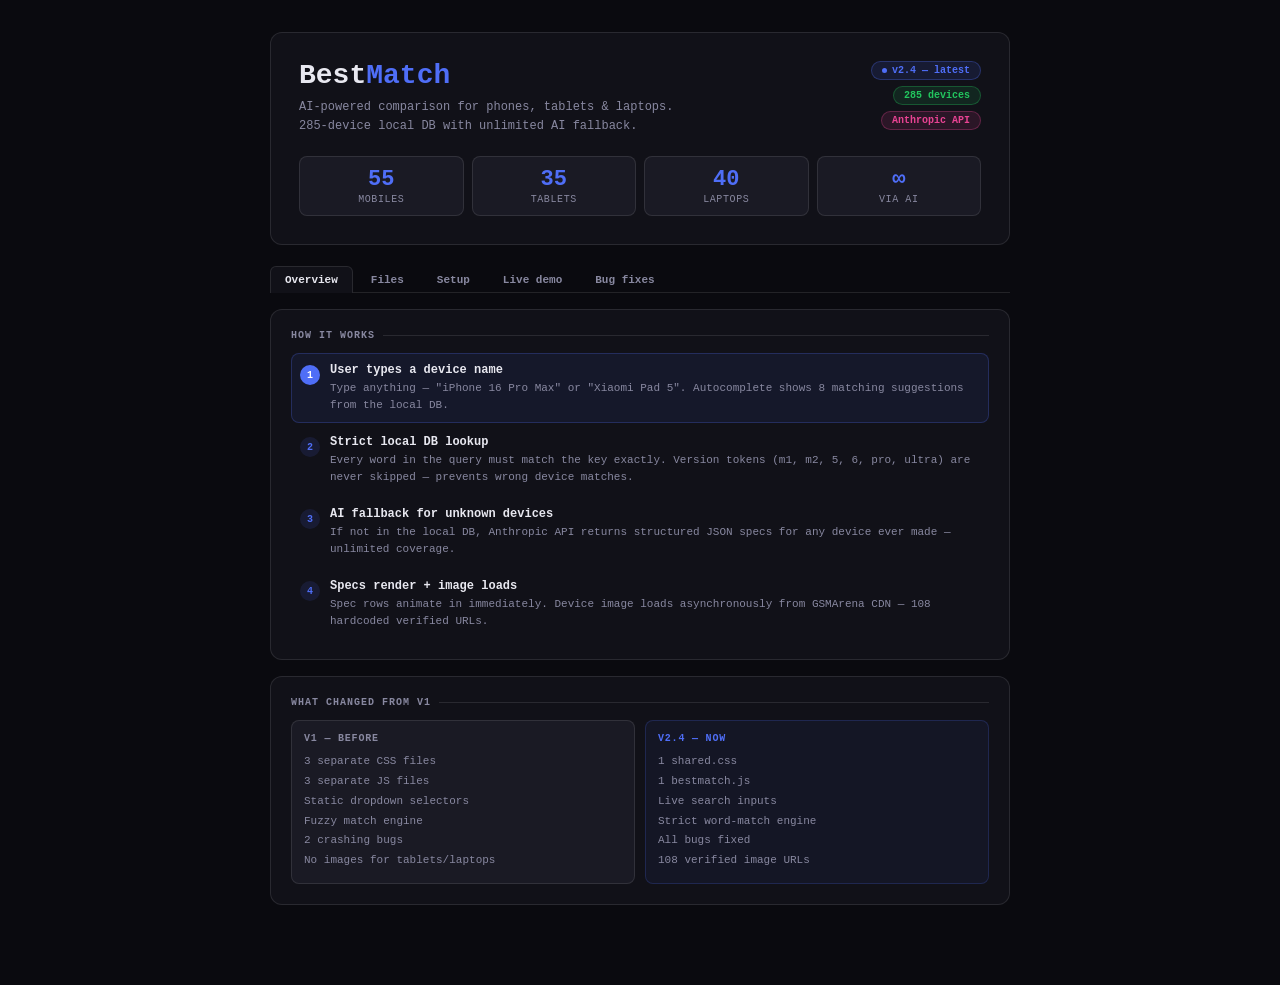
==== docs/index.html @ 7be312c3 "docs: add standalone interactive README page for GitHub Pages" ====
<!DOCTYPE html>
<html lang="en">

<head>
    <meta charset="UTF-8">
    <meta name="viewport" content="width=device-width, initial-scale=1.0">
    <title>BestMatch — Interactive README</title>
    <link rel="icon" type="image/x-icon" href="../favicon.ico">
    <style>
        :root {
            --acc: #4f6ef7;
            --acc2: #e84393;
            --grn: #22c55e;
            --red: #ef4444;
            --bg: #0a0a0f;
            --bg2: #111118;
            --bg3: #1a1a24;
            --brd: rgba(255, 255, 255, 0.1);
            --txt: #e8e8f0;
            --txt2: #8888a0;
            --rad-md: 8px;
            --rad-lg: 12px;
        }

        * {
            box-sizing: border-box;
            margin: 0;
            padding: 0;
        }

        body {
            background: var(--bg);
            color: var(--txt);
            font-family: 'Courier New', Courier, monospace;
            min-height: 100vh;
        }

        a {
            color: inherit;
        }

        #wrap {
            max-width: 780px;
            margin: 0 auto;
            padding: 2rem 1.25rem 4rem;
        }

        .hero {
            background: var(--bg2);
            border: 0.5px solid var(--brd);
            border-radius: var(--rad-lg);
            padding: 1.75rem;
            margin-bottom: 1.25rem;
        }

        .hero-top {
            display: flex;
            align-items: flex-start;
            justify-content: space-between;
            gap: 12px;
            flex-wrap: wrap;
        }

        .hero-title {
            font-size: 28px;
            font-weight: 700;
            line-height: 1.1;
            margin-bottom: 6px;
        }

        .hero-title span {
            color: var(--acc);
        }

        .hero-sub {
            font-size: 12px;
            color: var(--txt2);
            line-height: 1.6;
            max-width: 400px;
        }

        .hero-badges {
            display: flex;
            flex-direction: column;
            gap: 6px;
            align-items: flex-end;
        }

        .badge {
            font-size: 10px;
            font-weight: 700;
            padding: 3px 10px;
            border-radius: 20px;
            border: 0.5px solid;
            white-space: nowrap;
        }

        .badge-blue {
            background: rgba(79, 110, 247, 0.12);
            border-color: rgba(79, 110, 247, 0.3);
            color: var(--acc);
        }

        .badge-pink {
            background: rgba(232, 67, 147, 0.12);
            border-color: rgba(232, 67, 147, 0.3);
            color: var(--acc2);
        }

        .badge-grn {
            background: rgba(34, 197, 94, 0.12);
            border-color: rgba(34, 197, 94, 0.3);
            color: var(--grn);
        }

        .dot {
            display: inline-block;
            width: 5px;
            height: 5px;
            border-radius: 50%;
            background: currentColor;
            margin-right: 5px;
            animation: pulse 2s infinite;
        }

        @keyframes pulse {

            0%,
            100% {
                opacity: 1;
                transform: scale(1)
            }

            50% {
                opacity: .4;
                transform: scale(.7)
            }
        }

        .stats-row {
            display: grid;
            grid-template-columns: repeat(4, 1fr);
            gap: 8px;
            margin-top: 1.25rem;
        }

        .stat {
            background: var(--bg3);
            border: 0.5px solid var(--brd);
            border-radius: var(--rad-md);
            padding: 10px 12px;
            text-align: center;
        }

        .stat-n {
            font-size: 22px;
            font-weight: 700;
            color: var(--acc);
        }

        .stat-l {
            font-size: 10px;
            color: var(--txt2);
            margin-top: 2px;
            text-transform: uppercase;
            letter-spacing: 0.06em;
        }

        .tab-bar {
            display: flex;
            gap: 3px;
            margin-bottom: 1rem;
            border-bottom: 0.5px solid var(--brd);
            flex-wrap: wrap;
        }

        .tab {
            background: none;
            border: 0.5px solid transparent;
            border-bottom: none;
            border-radius: 6px 6px 0 0;
            padding: 7px 14px;
            font-family: 'Courier New', monospace;
            font-size: 11px;
            font-weight: 700;
            color: var(--txt2);
            cursor: pointer;
            position: relative;
            top: 1px;
            transition: all .15s;
        }

        .tab:hover {
            color: var(--txt);
        }

        .tab.on {
            background: var(--bg2);
            border-color: var(--brd);
            border-bottom-color: var(--bg2);
            color: var(--txt);
        }

        .panel {
            display: none;
        }

        .panel.on {
            display: block;
        }

        .card {
            background: var(--bg2);
            border: 0.5px solid var(--brd);
            border-radius: var(--rad-lg);
            padding: 1.25rem;
            margin-bottom: 1rem;
        }

        .card-title {
            font-size: 10px;
            font-weight: 700;
            text-transform: uppercase;
            letter-spacing: .1em;
            color: var(--txt2);
            margin-bottom: 12px;
            display: flex;
            align-items: center;
            gap: 8px;
        }

        .card-title::after {
            content: '';
            flex: 1;
            height: 0.5px;
            background: var(--brd);
        }

        .step-list {
            display: flex;
            flex-direction: column;
            gap: 2px;
        }

        .step {
            display: flex;
            gap: 10px;
            padding: 9px 8px;
            border-radius: var(--rad-md);
            cursor: pointer;
            border: 0.5px solid transparent;
            transition: all .15s;
        }

        .step:hover {
            background: var(--bg3);
        }

        .step.on {
            background: rgba(79, 110, 247, 0.08);
            border-color: rgba(79, 110, 247, 0.25);
        }

        .step-num {
            width: 20px;
            height: 20px;
            border-radius: 50%;
            background: rgba(79, 110, 247, 0.12);
            color: var(--acc);
            font-size: 10px;
            font-weight: 700;
            display: flex;
            align-items: center;
            justify-content: center;
            flex-shrink: 0;
            margin-top: 2px;
            transition: all .15s;
        }

        .step.on .step-num {
            background: var(--acc);
            color: #fff;
        }

        .step-title {
            font-size: 12px;
            font-weight: 700;
            margin-bottom: 3px;
            color: var(--txt);
        }

        .step-desc {
            font-size: 11px;
            color: var(--txt2);
            line-height: 1.5;
        }

        .compare-grid {
            display: grid;
            grid-template-columns: repeat(2, minmax(0, 1fr));
            gap: 10px;
        }

        .compare-box {
            background: var(--bg3);
            border: 0.5px solid var(--brd);
            border-radius: var(--rad-md);
            padding: 12px;
        }

        .compare-box.new {
            background: rgba(79, 110, 247, 0.06);
            border-color: rgba(79, 110, 247, 0.2);
        }

        .compare-label {
            font-size: 10px;
            font-weight: 700;
            text-transform: uppercase;
            letter-spacing: .08em;
            color: var(--txt2);
            margin-bottom: 8px;
        }

        .compare-box.new .compare-label {
            color: var(--acc);
        }

        .compare-items {
            font-size: 11px;
            color: var(--txt2);
            line-height: 1.8;
        }

        .file-list {
            display: flex;
            flex-direction: column;
            gap: 3px;
        }

        .file-row {
            display: flex;
            align-items: center;
            gap: 10px;
            padding: 8px 10px;
            border-radius: var(--rad-md);
            cursor: pointer;
            border: 0.5px solid transparent;
            transition: all .15s;
            font-size: 12px;
        }

        .file-row:hover {
            background: var(--bg3);
        }

        .file-row.on {
            background: rgba(79, 110, 247, 0.08);
            border-color: rgba(79, 110, 247, 0.25);
        }

        .file-ico {
            font-size: 13px;
            width: 18px;
            text-align: center;
            flex-shrink: 0;
        }

        .file-name {
            font-weight: 700;
            flex: 1;
            color: var(--txt);
        }

        .ftag {
            font-size: 9px;
            font-weight: 700;
            padding: 2px 7px;
            border-radius: 10px;
        }

        .ftag-new {
            background: rgba(34, 197, 94, 0.12);
            color: var(--grn);
        }

        .ftag-upd {
            background: rgba(79, 110, 247, 0.12);
            color: var(--acc);
        }

        .ftag-del {
            background: rgba(239, 68, 68, 0.12);
            color: var(--red);
        }

        .file-detail {
            background: var(--bg3);
            border: 0.5px solid var(--brd);
            border-radius: var(--rad-md);
            padding: 12px 14px;
            margin-top: 8px;
            font-size: 11px;
            line-height: 1.6;
            color: var(--txt2);
            display: none;
        }

        .file-detail.on {
            display: block;
        }

        .file-detail code {
            background: var(--bg2);
            border: 0.5px solid var(--brd);
            border-radius: 4px;
            padding: 1px 5px;
            font-size: 10px;
            color: var(--acc);
        }

        .file-detail strong {
            color: var(--txt);
            font-weight: 700;
        }

        .codeblock {
            background: var(--bg3);
            border: 0.5px solid var(--brd);
            border-radius: var(--rad-md);
            padding: 12px 14px;
            margin: 8px 0;
            position: relative;
        }

        .codeblock pre {
            font-family: 'Courier New', monospace;
            font-size: 11px;
            line-height: 1.6;
            overflow-x: auto;
            color: var(--txt);
            white-space: pre;
        }

        .cbtn {
            position: absolute;
            top: 8px;
            right: 8px;
            background: var(--bg2);
            border: 0.5px solid var(--brd);
            border-radius: 6px;
            padding: 3px 8px;
            font-family: 'Courier New', monospace;
            font-size: 9px;
            cursor: pointer;
            color: var(--txt2);
            transition: all .15s;
        }

        .cbtn:hover {
            color: var(--acc);
            border-color: var(--acc);
        }

        .clabel {
            font-size: 9px;
            font-weight: 700;
            text-transform: uppercase;
            letter-spacing: .08em;
            color: var(--txt2);
            margin-bottom: 6px;
        }

        .deploy-step {
            display: flex;
            gap: 12px;
            align-items: flex-start;
            padding: 10px 8px;
            border-radius: var(--rad-md);
            transition: background .15s;
        }

        .deploy-step:hover {
            background: var(--bg3);
        }

        .dnum {
            width: 20px;
            height: 20px;
            border-radius: 4px;
            background: rgba(232, 67, 147, 0.12);
            color: var(--acc2);
            font-size: 10px;
            font-weight: 700;
            display: flex;
            align-items: center;
            justify-content: center;
            flex-shrink: 0;
            margin-top: 3px;
        }

        .dlabel {
            font-size: 12px;
            font-weight: 700;
            margin-bottom: 4px;
            color: var(--txt);
        }

        .bug-row {
            display: flex;
            gap: 8px;
            align-items: flex-start;
            padding: 8px;
            border-radius: var(--rad-md);
            margin-bottom: 3px;
        }

        .bug-row:hover {
            background: var(--bg3);
        }

        .btag {
            font-size: 9px;
            font-weight: 700;
            padding: 2px 6px;
            border-radius: 4px;
            flex-shrink: 0;
            margin-top: 2px;
            text-transform: uppercase;
            letter-spacing: .05em;
        }

        .btag-bug {
            background: rgba(239, 68, 68, 0.12);
            color: var(--red);
        }

        .btag-fix {
            background: rgba(34, 197, 94, 0.12);
            color: var(--grn);
        }

        .btext {
            font-size: 11px;
            color: var(--txt2);
            line-height: 1.5;
        }

        .btext strong {
            color: var(--txt);
            font-weight: 700;
        }

        .btext code {
            background: var(--bg3);
            border-radius: 3px;
            padding: 1px 4px;
            font-size: 10px;
            color: var(--acc);
        }

        .chip-row {
            display: flex;
            flex-wrap: wrap;
            gap: 6px;
            margin-bottom: 12px;
        }

        .chip {
            background: var(--bg3);
            border: 0.5px solid var(--brd);
            border-radius: 20px;
            padding: 4px 12px;
            font-size: 11px;
            cursor: pointer;
            color: var(--txt2);
            transition: all .15s;
        }

        .chip:hover,
        .chip.on {
            border-color: var(--acc);
            color: var(--acc);
            background: rgba(79, 110, 247, 0.08);
        }

        .demo-card {
            background: var(--bg3);
            border: 0.5px solid var(--brd);
            border-radius: var(--rad-md);
            overflow: hidden;
            display: none;
        }

        .demo-card.on {
            display: block;
        }

        .demo-header {
            padding: 12px 14px;
            border-bottom: 0.5px solid var(--brd);
            display: flex;
            align-items: center;
            justify-content: space-between;
        }

        .demo-name {
            font-size: 13px;
            font-weight: 700;
            color: var(--txt);
        }

        .demo-cat {
            font-size: 10px;
            color: var(--txt2);
            background: var(--bg2);
            border: 0.5px solid var(--brd);
            border-radius: 10px;
            padding: 2px 8px;
        }

        .spec-row {
            display: flex;
            justify-content: space-between;
            align-items: center;
            padding: 7px 14px;
            border-bottom: 0.5px solid var(--brd);
            font-size: 11px;
            transition: background .15s;
        }

        .spec-row:last-child {
            border-bottom: none;
        }

        .spec-row:hover {
            background: var(--bg2);
        }

        .spec-key {
            color: var(--txt2);
        }

        .spec-val {
            font-weight: 700;
            text-align: right;
            max-width: 60%;
            color: var(--txt);
        }

        .spec-row.price {
            background: rgba(79, 110, 247, 0.06);
        }

        .spec-row.price .spec-val {
            color: var(--acc);
            font-size: 13px;
        }

        .contact-link {
            display: flex;
            align-items: center;
            gap: 10px;
            padding: 10px 12px;
            border-radius: var(--rad-md);
            border: 0.5px solid var(--brd);
            background: var(--bg3);
            font-size: 12px;
            cursor: pointer;
            text-decoration: none;
            color: var(--txt);
            transition: border-color .15s;
            margin-bottom: 8px;
        }

        .contact-link:hover {
            border-color: var(--acc);
        }

        .cl-ico {
            font-size: 15px;
            width: 24px;
            text-align: center;
        }

        .cl-label {
            font-size: 10px;
            color: var(--txt2);
        }

        .cl-val {
            font-size: 12px;
            font-weight: 700;
        }

        .cl-arr {
            margin-left: auto;
            color: var(--txt2);
            font-size: 12px;
        }

        @media (max-width: 520px) {
            .stats-row {
                grid-template-columns: repeat(2, 1fr);
            }

            .compare-grid {
                grid-template-columns: 1fr;
            }

            .hero-badges {
                align-items: flex-start;
            }

            .tab {
                padding: 6px 10px;
                font-size: 10px;
            }
        }
    </style>
</head>

<body>
    <div id="wrap">

        <div class="hero">
            <div class="hero-top">
                <div>
                    <div class="hero-title">Best<span>Match</span></div>
                    <div class="hero-sub">AI-powered comparison for phones, tablets &amp; laptops. 285-device local DB
                        with unlimited AI fallback.</div>
                </div>
                <div class="hero-badges">
                    <span class="badge badge-blue"><span class="dot"></span>v2.4 &mdash; latest</span>
                    <span class="badge badge-grn">285 devices</span>
                    <span class="badge badge-pink">Anthropic API</span>
                </div>
            </div>
            <div class="stats-row">
                <div class="stat">
                    <div class="stat-n" id="cnt-mob">0</div>
                    <div class="stat-l">mobiles</div>
                </div>
                <div class="stat">
                    <div class="stat-n" id="cnt-tab">0</div>
                    <div class="stat-l">tablets</div>
                </div>
                <div class="stat">
                    <div class="stat-n" id="cnt-lap">0</div>
                    <div class="stat-l">laptops</div>
                </div>
                <div class="stat">
                    <div class="stat-n">&infin;</div>
                    <div class="stat-l">via AI</div>
                </div>
            </div>
        </div>

        <div class="tab-bar">
            <button class="tab on" onclick="switchTab('overview',this)">Overview</button>
            <button class="tab" onclick="switchTab('files',this)">Files</button>
            <button class="tab" onclick="switchTab('setup',this)">Setup</button>
            <button class="tab" onclick="switchTab('demo',this)">Live demo</button>
            <button class="tab" onclick="switchTab('fixes',this)">Bug fixes</button>
        </div>

        <div class="panel on" id="panel-overview">
            <div class="card">
                <div class="card-title">How it works</div>
                <div class="step-list">
                    <div class="step on" onclick="selectStep(this)">
                        <div class="step-num">1</div>
                        <div>
                            <div class="step-title">User types a device name</div>
                            <div class="step-desc">Type anything &mdash; "iPhone 16 Pro Max" or "Xiaomi Pad 5".
                                Autocomplete shows 8 matching suggestions from the local DB.</div>
                        </div>
                    </div>
                    <div class="step" onclick="selectStep(this)">
                        <div class="step-num">2</div>
                        <div>
                            <div class="step-title">Strict local DB lookup</div>
                            <div class="step-desc">Every word in the query must match the key exactly. Version tokens
                                (m1, m2, 5, 6, pro, ultra) are never skipped &mdash; prevents wrong device matches.
                            </div>
                        </div>
                    </div>
                    <div class="step" onclick="selectStep(this)">
                        <div class="step-num">3</div>
                        <div>
                            <div class="step-title">AI fallback for unknown devices</div>
                            <div class="step-desc">If not in the local DB, Anthropic API returns structured JSON specs
                                for any device ever made &mdash; unlimited coverage.</div>
                        </div>
                    </div>
                    <div class="step" onclick="selectStep(this)">
                        <div class="step-num">4</div>
                        <div>
                            <div class="step-title">Specs render + image loads</div>
                            <div class="step-desc">Spec rows animate in immediately. Device image loads asynchronously
                                from GSMArena CDN &mdash; 108 hardcoded verified URLs.</div>
                        </div>
                    </div>
                </div>
            </div>
            <div class="card">
                <div class="card-title">What changed from v1</div>
                <div class="compare-grid">
                    <div class="compare-box">
                        <div class="compare-label">v1 &mdash; before</div>
                        <div class="compare-items">3 separate CSS files<br>3 separate JS files<br>Static dropdown
                            selectors<br>Fuzzy match engine<br>2 crashing bugs<br>No images for tablets/laptops</div>
                    </div>
                    <div class="compare-box new">
                        <div class="compare-label">v2.4 &mdash; now</div>
                        <div class="compare-items">1 shared.css<br>1 bestmatch.js<br>Live search inputs<br>Strict
                            word-match engine<br>All bugs fixed<br>108 verified image URLs</div>
                    </div>
                </div>
            </div>
        </div>

        <div class="panel" id="panel-files">
            <div class="card">
                <div class="card-title">File structure &mdash; click a file to see details</div>
                <div class="file-list">
                    <div class="file-row on" onclick="selectFile(this,'bestmatch.js')"><span
                            class="file-ico">&#9881;</span><span class="file-name">bestmatch.js</span><span
                            class="ftag ftag-new">new</span></div>
                    <div class="file-row" onclick="selectFile(this,'shared.css')"><span
                            class="file-ico">&#10022;</span><span class="file-name">shared.css</span><span
                            class="ftag ftag-new">new</span></div>
                    <div class="file-row" onclick="selectFile(this,'index.html')"><span
                            class="file-ico">&#9633;</span><span class="file-name">index.html</span><span
                            class="ftag ftag-upd">updated</span></div>
                    <div class="file-row" onclick="selectFile(this,'tablet.html')"><span
                            class="file-ico">&#9633;</span><span class="file-name">tablet.html</span><span
                            class="ftag ftag-upd">updated</span></div>
                    <div class="file-row" onclick="selectFile(this,'laptop.html')"><span
                            class="file-ico">&#9633;</span><span class="file-name">laptop.html</span><span
                            class="ftag ftag-upd">updated</span></div>
                    <div class="file-row" onclick="selectFile(this,'old')"><span class="file-ico">&#10005;</span><span
                            class="file-name">index.js + tablet.js + laptop.js</span><span
                            class="ftag ftag-del">deleted</span></div>
                    <div class="file-row" onclick="selectFile(this,'css')"><span class="file-ico">&#10005;</span><span
                            class="file-name">index.css + tablet.css + laptop.css</span><span
                            class="ftag ftag-del">deleted</span></div>
                </div>
                <div id="file-detail" class="file-detail on"></div>
            </div>
        </div>

        <div class="panel" id="panel-setup">
            <div class="card">
                <div class="card-title">Deploy to surge.sh</div>
                <div class="deploy-step">
                    <div class="dnum">1</div>
                    <div style="flex:1">
                        <div class="dlabel">Add your API key</div>
                        <div class="codeblock">
                            <div class="clabel">bestmatch.js &mdash; line 3</div>
                            <button class="cbtn" id="cb1">copy</button>
                            <pre>const ANTHROPIC_API_KEY = <span style="color:var(--acc)">'sk-ant-api03-...'</span>;</pre>
                        </div>
                    </div>
                </div>
                <div class="deploy-step">
                    <div class="dnum">2</div>
                    <div style="flex:1">
                        <div class="dlabel">Remove old files from git</div>
                        <div class="codeblock">
                            <button class="cbtn" id="cb2">copy</button>
                            <pre>git rm index.css index.js \
       laptop.css laptop.js \
       tablet.css tablet.js
git commit -m <span style="color:var(--acc)">"chore: remove old files"</span>
git push</pre>
                        </div>
                    </div>
                </div>
                <div class="deploy-step">
                    <div class="dnum">3</div>
                    <div style="flex:1">
                        <div class="dlabel">Deploy</div>
                        <div class="codeblock">
                            <button class="cbtn" id="cb3">copy</button>
                            <pre>surge . bestmatch.surge.sh</pre>
                        </div>
                    </div>
                </div>
            </div>
            <div class="card">
                <div class="card-title">On claude.ai</div>
                <div style="font-size:12px;color:var(--txt2);line-height:1.7">No API key needed &mdash; claude.ai
                    injects it automatically via the <code
                        style="background:var(--bg3);border:0.5px solid var(--brd);border-radius:4px;padding:1px 5px;font-size:10px;color:var(--acc)">anthropic-dangerous-direct-browser-access</code>
                    header. The 285-device local DB works fully offline with zero API calls.</div>
            </div>
            <div class="card">
                <div class="card-title">Contact</div>
                <a class="contact-link" href="mailto:YashChaudhary016210@gmail.com"><span class="cl-ico">&#9993;</span>
                    <div>
                        <div class="cl-label">Email</div>
                        <div class="cl-val">YashChaudhary016210@gmail.com</div>
                    </div><span class="cl-arr">&#8599;</span>
                </a>
                <a class="contact-link" href="https://bestmatch.surge.sh" target="_blank"><span
                        class="cl-ico">&#11041;</span>
                    <div>
                        <div class="cl-label">Live site</div>
                        <div class="cl-val">bestmatch.surge.sh</div>
                    </div><span class="cl-arr">&#8599;</span>
                </a>
                <a class="contact-link" href="https://github.com/imYashChaudhary2" target="_blank"><span
                        class="cl-ico">&#9672;</span>
                    <div>
                        <div class="cl-label">GitHub</div>
                        <div class="cl-val">imYashChaudhary2</div>
                    </div><span class="cl-arr">&#8599;</span>
                </a>
            </div>
        </div>

        <div class="panel" id="panel-demo">
            <div class="card">
                <div class="card-title">Live spec preview &mdash; click any device</div>
                <div class="chip-row" id="chips"></div>
                <div class="demo-card on" id="demo-out"></div>
            </div>
        </div>

        <div class="panel" id="panel-fixes">
            <div class="card">
                <div class="card-title">v1 bugs fixed in v2</div>
                <div class="bug-row"><span class="btag btag-bug">bug</span>
                    <div class="btext"><strong>laptop.js crash</strong> &mdash; called <code>LaptopData</code> (capital
                        L) &rarr; ReferenceError on every selection</div>
                </div>
                <div class="bug-row"><span class="btag btag-fix">fixed</span>
                    <div class="btext">Removed laptop.js entirely, all logic moved to <code>bestmatch.js</code></div>
                </div>
                <div class="bug-row" style="margin-top:6px"><span class="btag btag-bug">bug</span>
                    <div class="btext"><strong>tablet.js crash</strong> &mdash; <code>updateComparison()</code>
                        referenced missing DOM IDs <code>image1</code>, <code>specs1</code></div>
                </div>
                <div class="bug-row"><span class="btag btag-fix">fixed</span>
                    <div class="btext">Rebuilt tablet page with dynamic search cards &mdash; IDs no longer needed</div>
                </div>
                <div class="bug-row" style="margin-top:6px"><span class="btag btag-bug">bug</span>
                    <div class="btext"><strong>Wrong device matched</strong> &mdash; typing "xiaomi pad 5" returned iPad
                        Air M2 (fuzzy scoring)</div>
                </div>
                <div class="bug-row"><span class="btag btag-fix">fixed</span>
                    <div class="btext">Strict engine: every query word must appear in the key. Version tokens
                        (m1/m2/5/6/pro) enforce exact variant matching</div>
                </div>
                <div class="bug-row" style="margin-top:6px"><span class="btag btag-bug">bug</span>
                    <div class="btext"><strong>Images missing for tablets &amp; laptops</strong> &mdash; GSMArena paths
                        were guessed incorrectly</div>
                </div>
                <div class="bug-row"><span class="btag btag-fix">fixed</span>
                    <div class="btext">108 verified CDN URLs hardcoded per device. AI fallback fetches correct URL for
                        unknown devices</div>
                </div>
                <div class="bug-row" style="margin-top:6px"><span class="btag btag-bug">bug</span>
                    <div class="btext"><strong>3 duplicate CSS + JS files</strong> &mdash; index/tablet/laptop each had
                        their own nearly-identical stylesheet</div>
                </div>
                <div class="bug-row"><span class="btag btag-fix">fixed</span>
                    <div class="btext">Single <code>shared.css</code> and <code>bestmatch.js</code> serve all three
                        pages via <code>data-category</code> on <code>&lt;body&gt;</code></div>
                </div>
            </div>
        </div>

    </div>
    <script>
        var FILE_INFO = {
            'bestmatch.js': 'Core engine &mdash; 285-device local database, strict word-match algorithm, 108 hardcoded GSMArena image URLs, Anthropic API fallback for unknown devices. All three categories (mobile/tablet/laptop) are driven by <code>data-category</code> on <code>&lt;body&gt;</code> &mdash; one file serves all pages.',
            'shared.css': 'Unified stylesheet replacing three near-identical files (index.css, tablet.css, laptop.css). Courier New font, dark theme with CSS variables, glassmorphism sticky header, animated spec rows, responsive grid: 3-col &rarr; 2-col &rarr; 1-col.',
            'index.html': '<strong>Mobiles page</strong> &mdash; live search inputs replace static <code>&lt;select&gt;</code> dropdowns. Sets <code>data-category="mobile"</code> on <code>&lt;body&gt;</code>. Links only to <code>shared.css</code> and <code>bestmatch.js</code>.',
            'tablet.html': '<strong>Tablets page</strong> &mdash; fixes broken <code>updateComparison()</code> that referenced non-existent DOM IDs. Rebuilt with search cards. Sets <code>data-category="tablet"</code>.',
            'laptop.html': '<strong>Laptops page</strong> &mdash; fixes the <code>LaptopData</code> ReferenceError crash. Rebuilt with search cards. Sets <code>data-category="laptop"</code>.',
            'old': '<strong>Deleted &mdash; old JS files.</strong> Had duplicated logic and critical bugs. Fully replaced by <code>bestmatch.js</code>. Run: <code>git rm index.js tablet.js laptop.js</code>',
            'css': '<strong>Deleted &mdash; old CSS files.</strong> Three nearly-identical files replaced by one <code>shared.css</code>. Run: <code>git rm index.css tablet.css laptop.css</code>',
        };
        var DEMO = {
            'iPhone 16 Pro Max': { cat: 'Mobile', Display: '6.9" OLED 2868x1320, 120Hz', Processor: 'Apple A18 Pro (3nm)', Camera: '48MP + 48MP UW + 12MP 5x', 'RAM / Storage': '8GB / 256GB-1TB', Battery: '4685mAh, 30W wired', Price: 'Starting at $1,199' },
            'Galaxy S25 Ultra': { cat: 'Mobile', Display: '6.9" QHD+ AMOLED, 120Hz', Processor: 'Snapdragon 8 Elite (3nm)', Camera: '200MP + 50MP UW + 50MP 5x', 'RAM / Storage': '12GB / 256GB-1TB', Battery: '5000mAh, 45W wired', Price: 'Starting at $1,299' },
            'Google Pixel 9 Pro': { cat: 'Mobile', Display: '6.3" LTPO OLED, 1-120Hz', Processor: 'Tensor G4 (4nm)', Camera: '50MP + 48MP UW + 48MP 5x', 'RAM / Storage': '16GB / 128GB-1TB', Battery: '4700mAh, 37W wired', Price: 'Starting at $999' },
            'OnePlus 13': { cat: 'Mobile', Display: '6.82" QHD+ AMOLED, 120Hz', Processor: 'Snapdragon 8 Elite (3nm)', Camera: '50MP + 50MP UW + 50MP 3x', 'RAM / Storage': '12GB / 256GB-512GB', Battery: '6000mAh, 100W wired', Price: 'Starting at $899' },
            'iPad Pro M4': { cat: 'Tablet', Display: '11" Ultra Retina XDR OLED, 120Hz', Processor: 'Apple M4 (10-core)', Camera: '12MP wide + LiDAR', 'RAM / Storage': '8GB-16GB / 256GB-2TB', Battery: 'Up to 10 hrs', Price: 'Starting at $999' },
            'iPad Air M1': { cat: 'Tablet', Display: '10.9" Liquid Retina IPS, 60Hz', Processor: 'Apple M1 (5nm, 8-core)', Camera: '12MP wide | 12MP UW front', 'RAM / Storage': '8GB / 64GB-256GB', Battery: 'Up to 10 hrs', Price: 'Starting at $499' },
            'Xiaomi Pad 5': { cat: 'Tablet', Display: '11" IPS LCD 2560x1600, 120Hz', Processor: 'Snapdragon 860 (7nm)', Camera: '13MP | 8MP front', 'RAM / Storage': '6GB / 128GB-256GB', Battery: '8720mAh, 33W wired', Price: 'Starting at $299' },
            'MacBook Pro M4': { cat: 'Laptop', Display: '14.2" Liquid Retina XDR, 120Hz', Processor: 'Apple M4 (10-core CPU)', Memory: '16GB-32GB unified', Storage: '512GB-4TB SSD', 'Battery Life': 'Up to 24 hours', GPU: 'Apple 10-core GPU', Price: 'Starting at $1,599' },
            'MacBook Air M1': { cat: 'Laptop', Display: '13.3" Retina IPS, 60Hz', Processor: 'Apple M1 (5nm, 8-core)', Memory: '8GB-16GB unified', Storage: '256GB-2TB SSD', 'Battery Life': 'Up to 18 hours', GPU: 'Apple 7/8-core GPU', Price: 'Starting at $799' },
            'Dell XPS 15': { cat: 'Laptop', Display: '15.6" OLED 3.5K touch, 60Hz', Processor: 'Intel Core i9-13900H', Memory: '16GB-64GB DDR5', Storage: '512GB-4TB SSD', 'Battery Life': 'Up to 13 hours', GPU: 'NVIDIA RTX 4060 8GB', Price: 'Starting at $1,699' },
            'Razer Blade 16': { cat: 'Laptop', Display: '16" QHD+ OLED, 240Hz', Processor: 'Intel Core i9-14900HX', Memory: '32GB DDR5', Storage: '1TB PCIe 5.0 SSD', 'Battery Life': 'Up to 6 hours', GPU: 'NVIDIA RTX 4090 16GB', Price: 'Starting at $3,499' },
        };
        function switchTab(id, el) { document.querySelectorAll('.tab').forEach(function (t) { t.classList.remove('on') }); document.querySelectorAll('.panel').forEach(function (p) { p.classList.remove('on') }); el.classList.add('on'); document.getElementById('panel-' + id).classList.add('on'); }
        function selectStep(el) { document.querySelectorAll('.step').forEach(function (s) { s.classList.remove('on') }); el.classList.add('on'); }
        function selectFile(el, key) { document.querySelectorAll('.file-row').forEach(function (r) { r.classList.remove('on') }); el.classList.add('on'); var det = document.getElementById('file-detail'); det.innerHTML = FILE_INFO[key] || ''; det.classList.add('on'); }
        function showDemo(name) { document.querySelectorAll('.chip').forEach(function (c) { c.classList.remove('on') }); document.querySelector('.chip[data-name="' + name + '"]').classList.add('on'); var d = DEMO[name]; var specs = Object.entries(d).filter(function (e) { return e[0] !== 'cat' }); document.getElementById('demo-out').innerHTML = '<div class="demo-header"><div class="demo-name">' + name + '</div><div class="demo-cat">' + d.cat + '</div></div>' + specs.map(function (e) { return '<div class="spec-row' + (e[0] === 'Price' ? ' price' : '') + '"><span class="spec-key">' + e[0] + '</span><span class="spec-val">' + e[1] + '</span></div>' }).join(''); document.getElementById('demo-out').classList.add('on'); }
        function cp(btn, text) { navigator.clipboard.writeText(text).then(function () { btn.textContent = 'copied!'; setTimeout(function () { btn.textContent = 'copy' }, 1500) }); }
        function animateCount(id, target) { var n = 0, el = document.getElementById(id), inc = Math.ceil(target / 30), t = setInterval(function () { n = Math.min(n + inc, target); el.textContent = n; if (n >= target) clearInterval(t) }, 30); }
        window.addEventListener('DOMContentLoaded', function () {
            animateCount('cnt-mob', 55); animateCount('cnt-tab', 35); animateCount('cnt-lap', 40);
            var chips = document.getElementById('chips');
            Object.keys(DEMO).forEach(function (name) { var c = document.createElement('span'); c.className = 'chip'; c.dataset.name = name; c.textContent = name; c.onclick = function () { showDemo(name) }; chips.appendChild(c); });
            showDemo('iPhone 16 Pro Max');
            document.getElementById('file-detail').innerHTML = FILE_INFO['bestmatch.js'];
            document.getElementById('file-detail').classList.add('on');
            document.getElementById('cb1').onclick = function () { cp(this, "const ANTHROPIC_API_KEY = 'sk-ant-api03-...'"); };
            document.getElementById('cb2').onclick = function () { cp(this, 'git rm index.css index.js laptop.css laptop.js tablet.css tablet.js\ngit commit -m "chore: remove old per-page CSS and JS files"\ngit push'); };
            document.getElementById('cb3').onclick = function () { cp(this, 'surge . bestmatch.surge.sh'); };
        });
    </script>
</body>

</html>
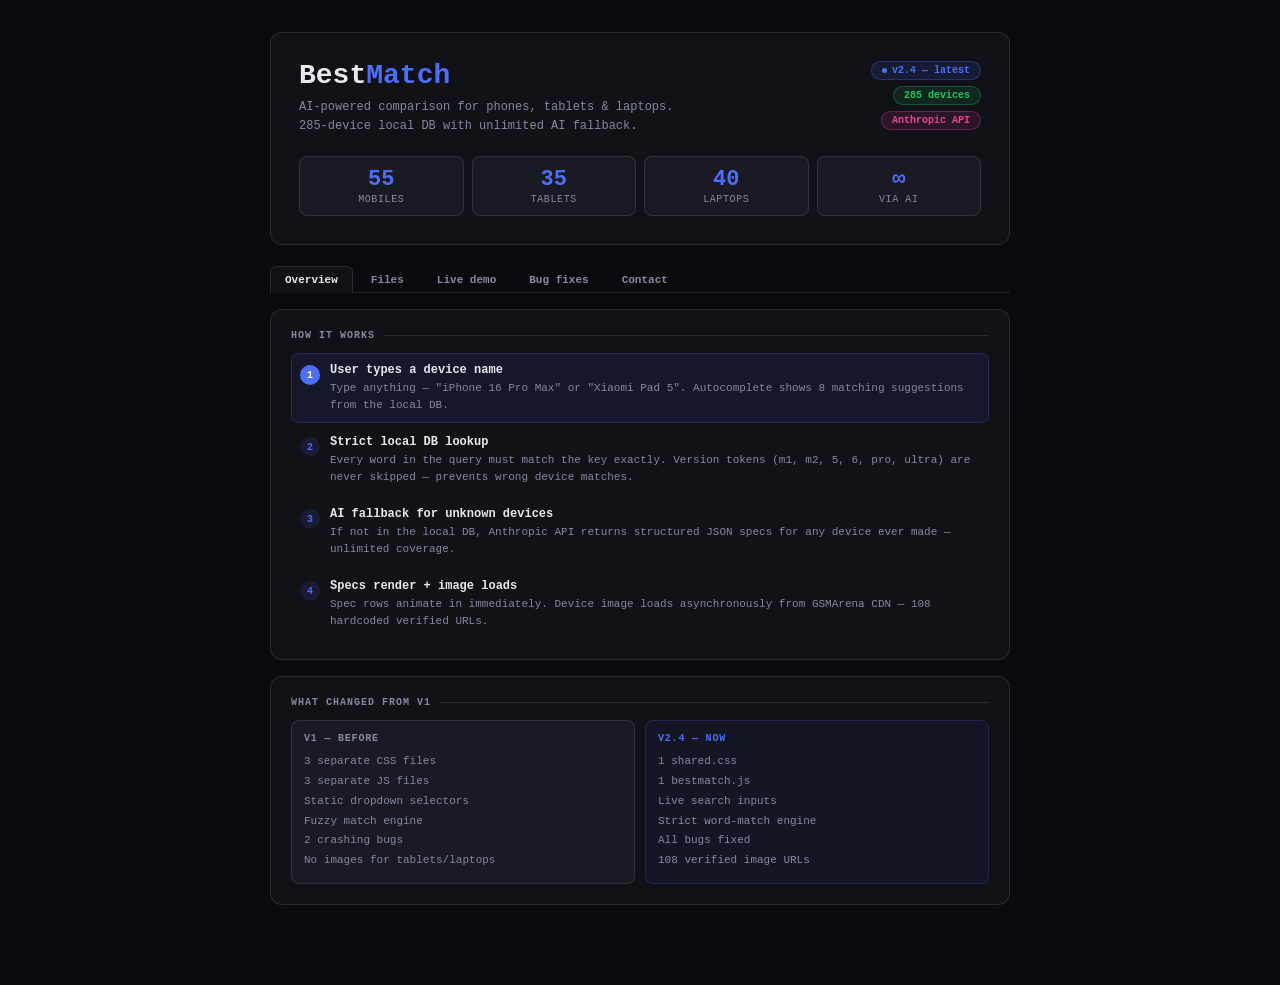
==== commit 8ba12a82: "fix: remove setup tab from interactive README" ====
--- a/docs/index.html
+++ b/docs/index.html
@@ -759,9 +759,9 @@
         <div class="tab-bar">
             <button class="tab on" onclick="switchTab('overview',this)">Overview</button>
             <button class="tab" onclick="switchTab('files',this)">Files</button>
-            <button class="tab" onclick="switchTab('setup',this)">Setup</button>
             <button class="tab" onclick="switchTab('demo',this)">Live demo</button>
             <button class="tab" onclick="switchTab('fixes',this)">Bug fixes</button>
+            <button class="tab" onclick="switchTab('contact',this)">Contact</button>
         </div>
 
         <div class="panel on" id="panel-overview">
@@ -850,52 +850,7 @@
             </div>
         </div>
 
-        <div class="panel" id="panel-setup">
-            <div class="card">
-                <div class="card-title">Deploy to surge.sh</div>
-                <div class="deploy-step">
-                    <div class="dnum">1</div>
-                    <div style="flex:1">
-                        <div class="dlabel">Add your API key</div>
-                        <div class="codeblock">
-                            <div class="clabel">bestmatch.js &mdash; line 3</div>
-                            <button class="cbtn" id="cb1">copy</button>
-                            <pre>const ANTHROPIC_API_KEY = <span style="color:var(--acc)">'sk-ant-api03-...'</span>;</pre>
-                        </div>
-                    </div>
-                </div>
-                <div class="deploy-step">
-                    <div class="dnum">2</div>
-                    <div style="flex:1">
-                        <div class="dlabel">Remove old files from git</div>
-                        <div class="codeblock">
-                            <button class="cbtn" id="cb2">copy</button>
-                            <pre>git rm index.css index.js \
-       laptop.css laptop.js \
-       tablet.css tablet.js
-git commit -m <span style="color:var(--acc)">"chore: remove old files"</span>
-git push</pre>
-                        </div>
-                    </div>
-                </div>
-                <div class="deploy-step">
-                    <div class="dnum">3</div>
-                    <div style="flex:1">
-                        <div class="dlabel">Deploy</div>
-                        <div class="codeblock">
-                            <button class="cbtn" id="cb3">copy</button>
-                            <pre>surge . bestmatch.surge.sh</pre>
-                        </div>
-                    </div>
-                </div>
-            </div>
-            <div class="card">
-                <div class="card-title">On claude.ai</div>
-                <div style="font-size:12px;color:var(--txt2);line-height:1.7">No API key needed &mdash; claude.ai
-                    injects it automatically via the <code
-                        style="background:var(--bg3);border:0.5px solid var(--brd);border-radius:4px;padding:1px 5px;font-size:10px;color:var(--acc)">anthropic-dangerous-direct-browser-access</code>
-                    header. The 285-device local DB works fully offline with zero API calls.</div>
-            </div>
+        <div class="panel" id="panel-contact">
             <div class="card">
                 <div class="card-title">Contact</div>
                 <a class="contact-link" href="mailto:YashChaudhary016210@gmail.com"><span class="cl-ico">&#9993;</span>
@@ -1010,9 +965,7 @@
             showDemo('iPhone 16 Pro Max');
             document.getElementById('file-detail').innerHTML = FILE_INFO['bestmatch.js'];
             document.getElementById('file-detail').classList.add('on');
-            document.getElementById('cb1').onclick = function () { cp(this, "const ANTHROPIC_API_KEY = 'sk-ant-api03-...'"); };
-            document.getElementById('cb2').onclick = function () { cp(this, 'git rm index.css index.js laptop.css laptop.js tablet.css tablet.js\ngit commit -m "chore: remove old per-page CSS and JS files"\ngit push'); };
-            document.getElementById('cb3').onclick = function () { cp(this, 'surge . bestmatch.surge.sh'); };
+
         });
     </script>
 </body>
